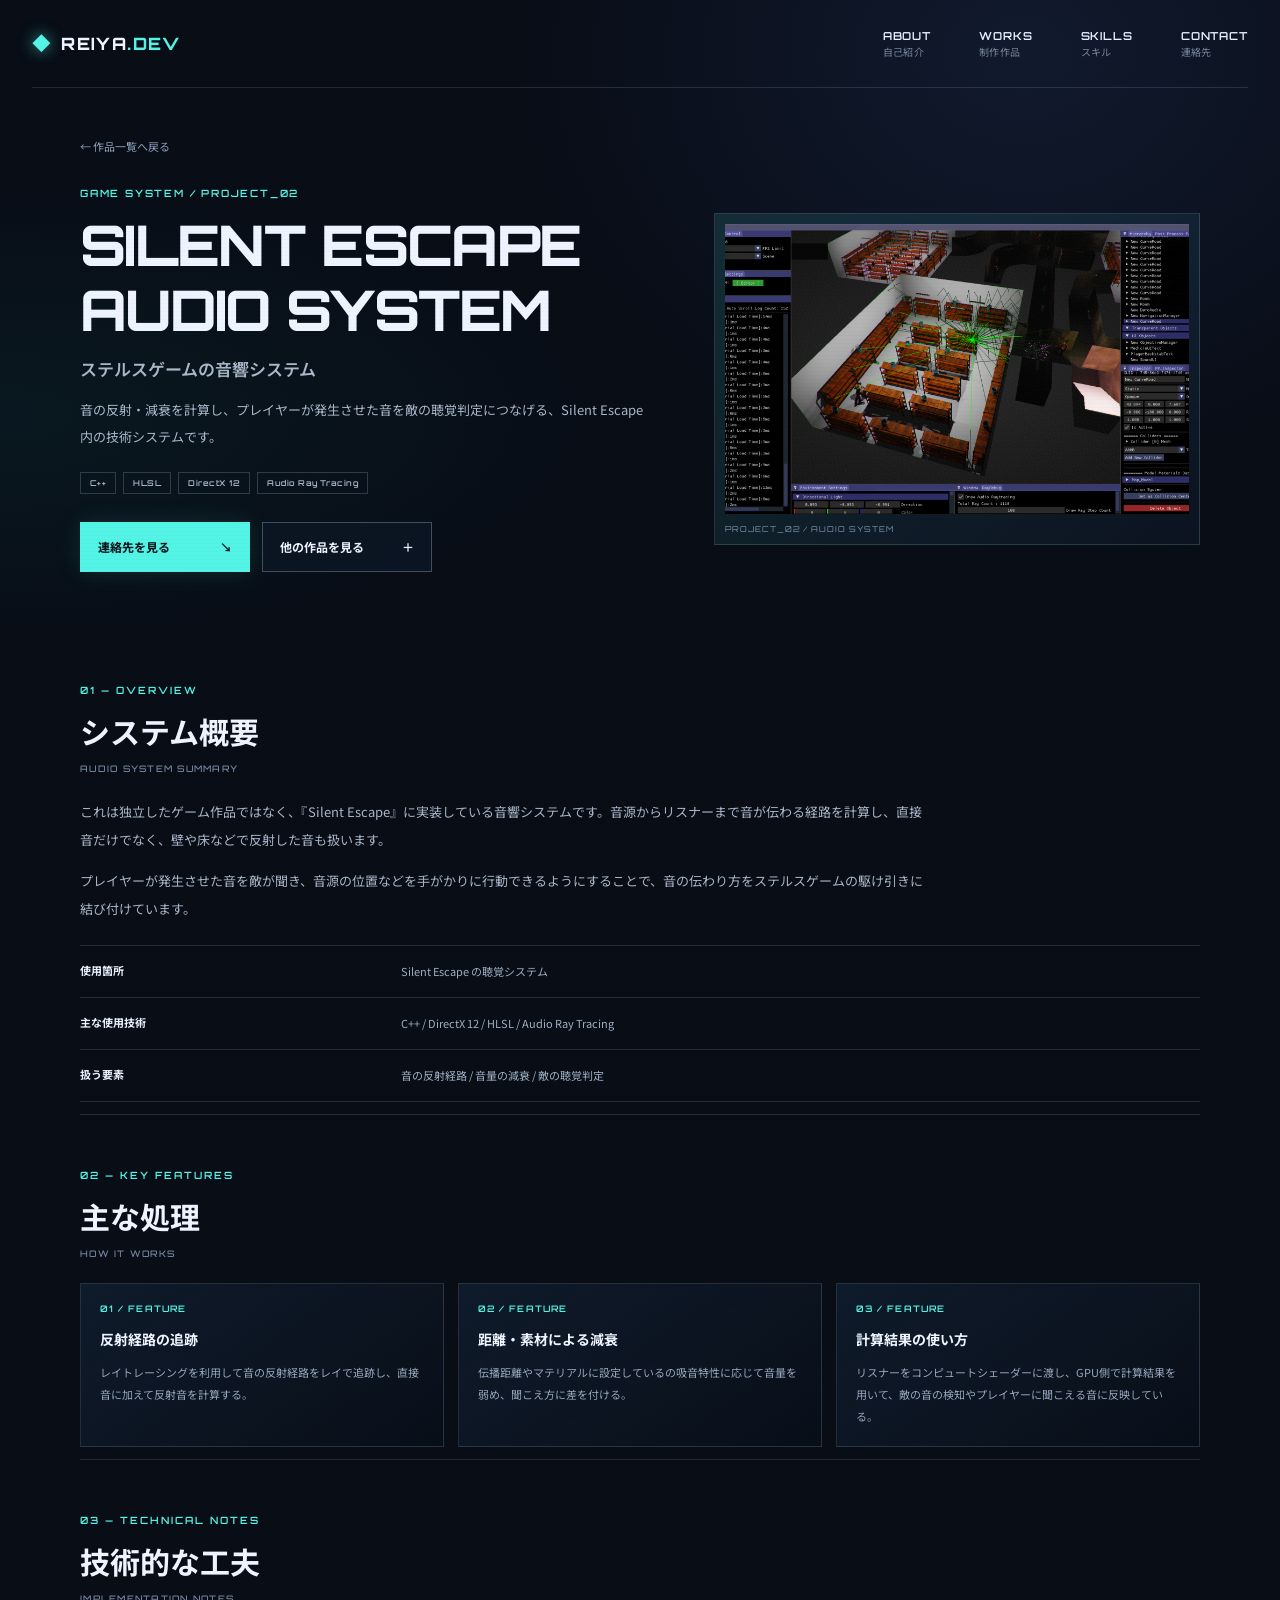
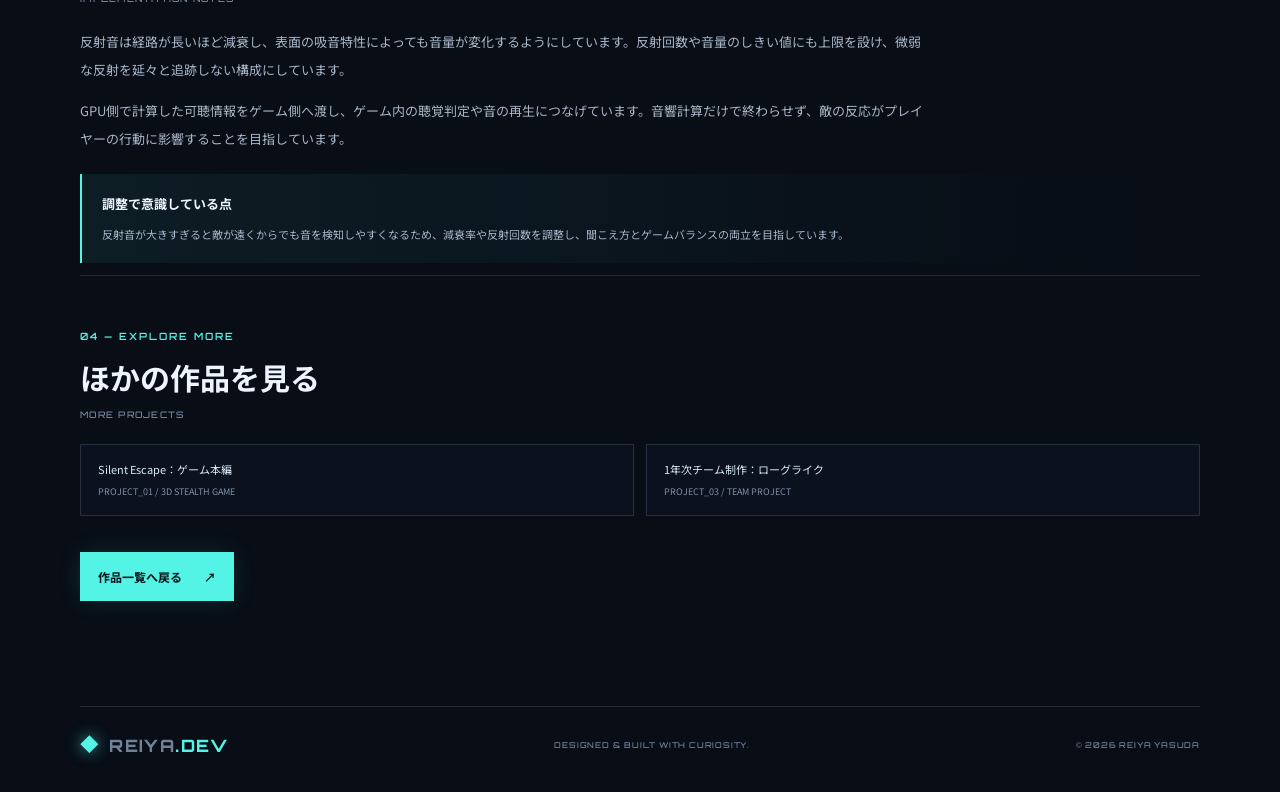
==== works/silent-escape-audio.html @ d09002fe "各専用ページ追加" ====
<!doctype html>
<html lang="ja">
<head>
  <meta charset="utf-8">
  <meta name="viewport" content="width=device-width, initial-scale=1">
  <meta name="theme-color" content="#080d16">
  <meta name="description" content="Silent Escapeに実装している音響レイトレーシングと敵の聴覚システム。">
  <title>SILENT ESCAPE AUDIO SYSTEM // REIYA.DEV</title>
  <link rel="preconnect" href="https://fonts.googleapis.com">
  <link rel="preconnect" href="https://fonts.gstatic.com" crossorigin>
  <link href="https://fonts.googleapis.com/css2?family=Orbitron:wght@500;600;700;800&family=Noto+Sans+JP:wght@400;500;600;700&display=swap" rel="stylesheet">
  <link rel="stylesheet" href="../style.css">
  <link rel="stylesheet" href="detail.css">
  <script src="../script.js" defer></script>
</head>
<body>
  <div class="scanlines" aria-hidden="true"></div>
  <header class="site-header">
    <a class="logo" href="../index.html#top" aria-label="ポートフォリオのトップへ"><span class="logo-mark">◆</span><span>REIYA<span class="accent">.DEV</span></span></a>
    <button class="menu-toggle" type="button" aria-label="メニューを開く" aria-expanded="false" aria-controls="site-nav"><span></span><span></span><span></span></button>
    <nav class="site-nav" id="site-nav" aria-label="メインナビゲーション">
      <a href="../index.html#about">ABOUT <span>自己紹介</span></a>
      <a href="../index.html#works">WORKS <span>制作作品</span></a>
      <a href="../index.html#skills">SKILLS <span>スキル</span></a>
      <a href="../index.html#contact">CONTACT <span>連絡先</span></a>
    </nav>
  </header>
  <main class="detail-main" id="top">
    <section class="detail-hero section-shell">
      <a class="detail-back" href="../index.html#works">← 作品一覧へ戻る</a>
      <div class="detail-hero-grid">
        <div>
          <p class="detail-kicker">GAME SYSTEM / PROJECT_02</p>
          <h1 class="detail-title">SILENT ESCAPE<br>AUDIO SYSTEM<span class="detail-title-ja">ステルスゲームの音響システム</span></h1>
          <p class="detail-lead">音の反射・減衰を計算し、プレイヤーが発生させた音を敵の聴覚判定につなげる、Silent Escape内の技術システムです。</p>
          <ul class="detail-tags"><li>C++</li><li>HLSL</li><li>DirectX 12</li><li>Audio Ray Tracing</li></ul>
          <div class="hero-actions"><a class="button button-primary" href="../index.html#contact">連絡先を見る <span aria-hidden="true">↘</span></a><a class="button button-ghost" href="../index.html#works">他の作品を見る <span aria-hidden="true">＋</span></a></div>
        </div>
        <figure class="detail-hero-image"><img src="../images/SoundRay.png" alt="音響レイトレーシングの可視化画像"><figcaption>PROJECT_02 / AUDIO SYSTEM</figcaption></figure>
      </div>
    </section>
    
    <section class="detail-section section-shell" aria-labelledby="overview-title">
      <div class="detail-section-heading"><p class="section-kicker">01 — OVERVIEW</p><h2 id="overview-title">システム概要<span>AUDIO SYSTEM SUMMARY</span></h2></div>
      <div class="detail-copy"><p>これは独立したゲーム作品ではなく、『Silent Escape』に実装している音響システムです。音源からリスナーまで音が伝わる経路を計算し、直接音だけでなく、壁や床などで反射した音も扱います。</p><p>プレイヤーが発生させた音を敵が聞き、音源の位置などを手がかりに行動できるようにすることで、音の伝わり方をステルスゲームの駆け引きに結び付けています。</p></div>
      <ul class="detail-list" style="margin-top:22px"><li><strong>使用箇所</strong><span>Silent Escape の聴覚システム</span></li><li><strong>主な使用技術</strong><span>C++ / DirectX 12 / HLSL / Audio Ray Tracing</span></li><li><strong>扱う要素</strong><span>音の反射経路 / 音量の減衰 / 敵の聴覚判定</span></li></ul>
    </section>
    <section class="detail-section section-shell" aria-labelledby="features-title">
      <div class="detail-section-heading"><p class="section-kicker">02 — KEY FEATURES</p><h2 id="features-title">主な処理<span>HOW IT WORKS</span></h2></div>
      <div class="detail-info-grid"><article class="detail-info-card"><span class="info-number">01 / FEATURE</span><h3>反射経路の追跡</h3><p>レイトレーシングを利用して音の反射経路をレイで追跡し、直接音に加えて反射音を計算する。</p></article><article class="detail-info-card"><span class="info-number">02 / FEATURE</span><h3>距離・素材による減衰</h3><p>伝播距離やマテリアルに設定しているの吸音特性に応じて音量を弱め、聞こえ方に差を付ける。</p></article><article class="detail-info-card"><span class="info-number">03 / FEATURE</span><h3>計算結果の使い方</h3><p>リスナーをコンピュートシェーダーに渡し、GPU側で計算結果を用いて、敵の音の検知やプレイヤーに聞こえる音に反映している。</p></article></div>
    </section>
    <section class="detail-section section-shell" aria-labelledby="technical-title">
      <div class="detail-section-heading"><p class="section-kicker">03 — TECHNICAL NOTES</p><h2 id="technical-title">技術的な工夫<span>IMPLEMENTATION NOTES</span></h2></div>
      <div class="detail-copy"><p>反射音は経路が長いほど減衰し、表面の吸音特性によっても音量が変化するようにしています。反射回数や音量のしきい値にも上限を設け、微弱な反射を延々と追跡しない構成にしています。</p><p>GPU側で計算した可聴情報をゲーム側へ渡し、ゲーム内の聴覚判定や音の再生につなげています。音響計算だけで終わらせず、敵の反応がプレイヤーの行動に影響することを目指しています。</p></div>
      <div class="detail-callout"><h3>調整で意識している点</h3><p>反射音が大きすぎると敵が遠くからでも音を検知しやすくなるため、減衰率や反射回数を調整し、聞こえ方とゲームバランスの両立を目指しています。</p></div>
    </section>
    <section class="detail-section section-shell" aria-labelledby="next-title">
      <div class="detail-section-heading"><p class="section-kicker">04 — EXPLORE MORE</p><h2 id="next-title">ほかの作品を見る<span>MORE PROJECTS</span></h2></div>
      <div class="detail-next-projects"><a href="silent-escape.html">Silent Escape：ゲーム本編<span>PROJECT_01 / 3D STEALTH GAME</span></a><a href="team-roguelike.html">1年次チーム制作：ローグライク<span>PROJECT_03 / TEAM PROJECT</span></a></div>
      <div class="detail-nav-actions"><a class="button button-primary" href="../index.html#works">作品一覧へ戻る <span aria-hidden="true">↗</span></a></div>
    </section>
  </main>
  <footer class="site-footer section-shell detail-footer"><a class="logo" href="../index.html#top"><span class="logo-mark">◆</span><span>REIYA<span class="accent">.DEV</span></span></a><p>DESIGNED & BUILT WITH CURIOSITY.</p><span>© <span id="current-year">2026</span> REIYA YASUDA</span></footer>
  <button class="back-to-top" type="button" aria-label="ページ上部へ戻る">↑</button>
</body>
</html>
---- style.css ----
:root {
  --bg: #080d16;
  --panel: #0d1522;
  --panel-light: #111e2e;
  --text: #edf4ff;
  --muted: #9aa8bb;
  --line: rgba(153, 181, 211, .18);
  --cyan: #53f3e6;
  --blue: #6c87ff;
  --purple: #aa83ff;
  --font-display: 'Orbitron', sans-serif;
  --font-body: 'Noto Sans JP', sans-serif;
}

* { box-sizing: border-box; }
html { scroll-behavior: smooth; scroll-padding-top: 90px; }
body { margin: 0; background: var(--bg); color: var(--text); font-family: var(--font-body); line-height: 1.8; overflow-x: hidden; }
body::before { content: ''; position: fixed; inset: 0; z-index: -2; pointer-events: none; background: radial-gradient(ellipse at 80% 6%, rgba(75, 102, 190, .14), transparent 36%), radial-gradient(ellipse at 0% 46%, rgba(31, 205, 201, .06), transparent 34%), #080d16; }
a { color: inherit; text-decoration: none; }
button { font: inherit; }
::selection { color: #071019; background: var(--cyan); }
.scanlines { position: fixed; inset: 0; z-index: 5; pointer-events: none; opacity: .12; background: repeating-linear-gradient(to bottom, transparent 0 3px, rgba(0, 0, 0, .22) 4px); }
.site-header { width: min(1240px, calc(100% - 64px)); height: 88px; display: flex; align-items: center; justify-content: space-between; margin: 0 auto; border-bottom: 1px solid var(--line); position: relative; z-index: 10; }
.logo { display: inline-flex; align-items: center; gap: 10px; font: 800 17px var(--font-display); letter-spacing: .08em; white-space: nowrap; }
.logo-mark { color: var(--cyan); font-size: 18px; text-shadow: 0 0 15px rgba(83, 243, 230, .65); }
.accent { color: var(--cyan); }
.site-nav { display: flex; align-items: center; gap: clamp(20px, 4vw, 48px); }
.site-nav a { font: 600 11px var(--font-display); letter-spacing: .08em; color: #e8f2ff; transition: color .2s ease; }
.site-nav a span { display: block; color: #77869b; font: 400 10px var(--font-body); letter-spacing: .03em; margin-top: 1px; }
.site-nav a:hover, .site-nav a:focus-visible { color: var(--cyan); }
.menu-toggle { display: none; }
.section-shell { width: min(1120px, calc(100% - 64px)); margin-inline: auto; }
.hero { min-height: 650px; padding-top: 78px; padding-bottom: 85px; display: grid; grid-template-columns: 1.08fr .92fr; align-items: center; gap: 44px; position: relative; }
.hero-grid, .contact-grid { position: absolute; inset: 0; pointer-events: none; opacity: .3; background-image: linear-gradient(rgba(87, 126, 166, .09) 1px, transparent 1px), linear-gradient(90deg, rgba(87, 126, 166, .09) 1px, transparent 1px); background-size: 46px 46px; mask-image: linear-gradient(90deg, black, transparent 78%); }
.hero-copy { position: relative; z-index: 1; }
.eyebrow, .section-kicker { margin: 0 0 18px; font: 600 10px var(--font-display); color: var(--cyan); letter-spacing: .2em; }
.status-dot { width: 7px; height: 7px; display: inline-block; border-radius: 50%; background: var(--cyan); box-shadow: 0 0 12px rgba(83, 243, 230, .7); margin-right: 8px; }
h1, h2, h3, p { margin-top: 0; }
h1 { margin-bottom: 25px; font: 800 clamp(42px, 5.7vw, 75px)/1.12 var(--font-display); letter-spacing: -.045em; }
.gradient-text { color: var(--cyan); background: linear-gradient(95deg, var(--cyan), #8ca0ff 58%, #c18dff); background-clip: text; -webkit-background-clip: text; -webkit-text-fill-color: transparent; }
.title-period { color: var(--cyan); }
.hero-lead { margin-bottom: 10px; font-size: clamp(15px, 1.65vw, 19px); font-weight: 700; letter-spacing: .02em; }
.hero-description { max-width: 490px; color: var(--muted); font-size: 13px; line-height: 2; }
.hero-actions { display: flex; flex-wrap: wrap; gap: 12px; margin-top: 28px; }
.button { display: inline-flex; gap: 22px; align-items: center; justify-content: space-between; padding: 13px 17px; min-width: 170px; border: 1px solid transparent; font-size: 12px; font-weight: 700; transition: transform .2s ease, box-shadow .2s ease, background .2s ease; }
.button:hover { transform: translateY(-3px); }
.button-primary { color: #061318; background: var(--cyan); box-shadow: 0 0 25px rgba(83, 243, 230, .12); }
.button-primary:hover { box-shadow: 0 0 28px rgba(83, 243, 230, .32); }
.button-ghost { border-color: rgba(162, 187, 215, .35); color: var(--text); background: rgba(14, 25, 40, .65); }
.hero-meta { display: flex; flex-wrap: wrap; gap: 32px; margin-top: 43px; }
.hero-meta div { display: flex; flex-direction: column; gap: 5px; }
.meta-label { font: 600 9px var(--font-display); letter-spacing: .15em; color: #72849c; }
.hero-meta strong { font: 600 10px var(--font-display); letter-spacing: .035em; }
.hero-visual { min-height: 395px; position: relative; display: grid; place-items: center; }
.visual-frame { position: absolute; width: 82%; height: 85%; border: 1px solid rgba(83, 243, 230, .4); }
.frame-back { transform: translate(17px, -17px); opacity: .5; }
.frame-front { overflow: hidden; background: #0b1a2a; box-shadow: 0 22px 70px rgba(0, 0, 0, .4); }
.frame-front::after { content: ''; position: absolute; inset: 0; pointer-events: none; background: linear-gradient(135deg, rgba(83, 243, 230, .09), transparent 45%, rgba(108, 135, 255, .2)); border: 1px solid rgba(215, 255, 255, .15); }
.frame-front img { display: block; width: 100%; height: 100%; min-height: 330px; object-fit: cover; opacity: .85; }
.hud { position: absolute; z-index: 1; left: 16px; right: 16px; display: flex; justify-content: space-between; font: 600 8px var(--font-display); letter-spacing: .13em; color: var(--cyan); }
.hud-top { top: 15px; }.hud-bottom { bottom: 15px; color: #c4d0df; }
.hud-bars { display: flex; gap: 3px; align-items: center; }.hud-bars i { display: block; width: 4px; height: 13px; background: var(--cyan); }.hud-bars i:nth-child(2) { height: 8px; opacity: .8; }.hud-bars i:nth-child(3) { height: 11px; opacity: .65; }.hud-bars i:nth-child(4) { height: 6px; opacity: .45; }
.crosshair { position: absolute; z-index: 1; width: 42px; height: 42px; border: 1px solid rgba(83, 243, 230, .55); border-radius: 50%; left: 50%; top: 48%; transform: translate(-50%, -50%); }
.crosshair::before, .crosshair::after { content: ''; position: absolute; background: rgba(83, 243, 230, .65); }.crosshair::before { width: 1px; height: 58px; left: 50%; top: -9px; }.crosshair::after { height: 1px; width: 58px; top: 50%; left: -9px; }
.crosshair i { position: absolute; width: 5px; height: 5px; left: 50%; top: 50%; transform: translate(-50%, -50%); background: var(--cyan); border-radius: 50%; }
.floating-tag { position: absolute; z-index: 2; font: 700 10px var(--font-display); letter-spacing: .1em; background: #111d2d; border: 1px solid rgba(83, 243, 230, .38); padding: 10px 13px; box-shadow: 0 10px 30px #05090f; }
.tag-top { top: 25px; right: -4px; }.tag-top span { color: var(--cyan); margin-left: 7px; }.tag-bottom { bottom: 32px; left: -10px; font-size: 8px; color: #d8e5f5; }.tag-bottom .status-dot { width: 6px; height: 6px; margin-right: 6px; }
.visual-index { position: absolute; bottom: -11px; right: 8%; color: #677993; font: 10px var(--font-display); letter-spacing: .15em; }
.scroll-cue { position: absolute; left: 0; bottom: 25px; display: inline-flex; align-items: center; gap: 12px; color: #8796aa; font: 9px var(--font-display); letter-spacing: .16em; }
.scroll-line { height: 1px; width: 37px; background: var(--cyan); }
.section { padding-top: 64px; padding-bottom: 22px; }
.section-heading { margin-bottom: 38px; }
.section-heading h2 { margin: 0; font-size: clamp(26px, 3vw, 34px); line-height: 1.4; letter-spacing: .02em; }
.heading-en { display: inline-block; margin-left: 17px; color: #6b7c92; font: 500 10px var(--font-display); letter-spacing: .13em; vertical-align: middle; }
.about-layout { display: grid; grid-template-columns: .72fr 1.28fr; align-items: center; gap: clamp(35px, 7vw, 90px); }
.about-image-wrap { position: relative; max-width: 350px; padding: 12px; background: linear-gradient(135deg, rgba(83, 243, 230, .13), rgba(108, 135, 255, .04)); border: 1px solid var(--line); }
.about-image-wrap img { width: 100%; display: block; aspect-ratio: 4/5; object-fit: cover; background: var(--panel); }
.image-corner { position: absolute; width: 22px; height: 22px; border-color: var(--cyan); border-style: solid; }.corner-tl { top: -4px; left: -4px; border-width: 1px 0 0 1px; }.corner-br { bottom: -4px; right: -4px; border-width: 0 1px 1px 0; }
.image-caption { display: block; padding: 10px 2px 0; color: #8496ad; font: 9px var(--font-display); letter-spacing: .13em; }
.about-name { margin-bottom: 4px; font-size: 22px; font-weight: 700; }.about-name span { margin-left: 10px; color: #8294ac; font: 500 10px var(--font-display); letter-spacing: .08em; }
.about-role { margin-bottom: 22px; color: var(--cyan); font: 600 9px var(--font-display); letter-spacing: .1em; }
.about-content > p:not(.about-name):not(.about-role) { color: #a6b3c5; font-size: 13px; line-height: 2.1; }
.about-facts { margin-top: 26px; border-top: 1px solid var(--line); }.about-facts div { display: grid; grid-template-columns: 115px 1fr; gap: 14px; padding: 12px 0; border-bottom: 1px solid var(--line); }.about-facts span { color: #71839b; font: 600 9px var(--font-display); letter-spacing: .1em; }.about-facts strong { font-size: 11px; font-weight: 500; }
.works-section { padding-top: 64px; }.heading-row { display: flex; justify-content: space-between; align-items: end; gap: 24px; }.heading-note { margin-bottom: 3px; font-size: 11px; color: var(--muted); line-height: 1.9; }
.works-grid { display: grid; grid-template-columns: repeat(2, minmax(0, 1fr)); gap: 25px; }.work-card { background: linear-gradient(150deg, rgba(18, 31, 48, .94), rgba(10, 17, 29, .98)); border: 1px solid var(--line); transition: transform .25s ease, border-color .25s ease; min-width: 0; }.work-card:hover { transform: translateY(-5px); border-color: rgba(83, 243, 230, .5); }.work-card-featured { grid-column: span 2; display: grid; grid-template-columns: 1.08fr .92fr; }
.work-image { position: relative; display: block; min-height: 215px; overflow: hidden; background: #101c2c; }.work-card-featured .work-image { min-height: 300px; }.work-image img { display: block; width: 100%; height: 100%; min-height: inherit; object-fit: cover; transition: transform .5s ease, filter .3s ease; }.work-card:hover .work-image img { transform: scale(1.035); filter: saturate(1.15); }.work-image::after { content: ''; position: absolute; inset: 0; background: linear-gradient(0deg, rgba(5, 10, 18, .7), transparent 45%); pointer-events: none; }.work-number { position: absolute; z-index: 1; top: 15px; left: 15px; background: rgba(7, 13, 22, .76); border: 1px solid rgba(83, 243, 230, .4); padding: 5px 8px; color: var(--cyan); font: 600 8px var(--font-display); letter-spacing: .12em; }.work-open { position: absolute; z-index: 1; right: 16px; bottom: 13px; color: var(--cyan); font-size: 20px; }.work-info { padding: 21px 22px 15px; display: flex; flex-direction: column; min-width: 0; }.work-card-featured .work-info { padding: 27px 27px 18px; justify-content: center; }.work-tags { display: flex; flex-wrap: wrap; gap: 6px; margin-bottom: 13px; }.work-tags span { border: 1px solid rgba(144, 167, 194, .25); padding: 3px 7px; color: #9caec4; font: 600 8px var(--font-display); letter-spacing: .06em; }.work-info h3 { margin-bottom: 12px; font: 700 17px var(--font-display); letter-spacing: .03em; }.work-info h3 span { display: block; margin-top: 7px; color: #a7b4c7; font: 500 11px var(--font-body); letter-spacing: 0; }.work-info p { margin-bottom: 22px; color: #9caabe; font-size: 11px; line-height: 2; }.work-footer { display: flex; justify-content: space-between; gap: 10px; margin-top: auto; padding-top: 12px; border-top: 1px solid var(--line); color: #687c95; font: 500 8px var(--font-display); letter-spacing: .07em; }.section-footnote { margin-top: 20px; color: #71829a; font-size: 10px; }.section-footnote span { color: var(--cyan); }
.skills-section { padding-top: 64px; }.skills-layout { display: grid; grid-template-columns: .68fr 1.32fr; gap: clamp(35px, 7vw, 85px); }.skills-intro { align-self: start; min-height: 220px; position: relative; padding: 23px 20px; border-left: 1px solid rgba(83, 243, 230, .5); background: linear-gradient(90deg, rgba(83, 243, 230, .055), transparent); }.big-bracket { display: block; color: var(--cyan); font: 700 37px var(--font-display); }.skills-intro h3 { margin: 8px 0 13px; font: 700 22px/1.35 var(--font-display); }.skills-intro p { color: var(--muted); font-size: 11px; line-height: 2; }.skill-item { padding: 0 0 19px; margin-bottom: 18px; border-bottom: 1px solid var(--line); }.skill-top { display: flex; align-items: center; justify-content: space-between; gap: 10px; }.skill-top > div { display: flex; align-items: center; gap: 13px; }.skill-code { color: var(--cyan); font: 600 9px var(--font-display); }.skill-top h3 { margin: 0; font: 600 17px var(--font-display); }.skill-type { color: #71849b; font: 600 8px var(--font-display); letter-spacing: .1em; }.skill-item p { margin: 10px 0 13px; color: #97a6b9; font-size: 11px; }.skill-meter { height: 3px; background: #1d2a3b; overflow: hidden; }.skill-meter span { width: var(--level); height: 100%; display: block; background: linear-gradient(90deg, var(--cyan), #8295ff); box-shadow: 0 0 12px rgba(83, 243, 230, .45); transform-origin: left; animation: meter-in 1s ease both; }.skill-disclaimer { color: #71829a; font-size: 10px; }
.contact-section { padding-top: 64px; padding-bottom: 64px; }.contact-panel { position: relative; overflow: hidden; padding: clamp(34px, 6vw, 73px); border: 1px solid rgba(83, 243, 230, .3); background: radial-gradient(ellipse at 82% 30%, rgba(85, 107, 203, .2), transparent 45%), linear-gradient(130deg, #101d2d, #0b111d 75%); }.contact-grid { opacity: .4; mask-image: linear-gradient(90deg, transparent, black); }.contact-panel > *:not(.contact-grid) { position: relative; z-index: 1; }.contact-panel h2 { margin-bottom: 20px; font: 800 clamp(37px, 6vw, 70px)/1.12 var(--font-display); letter-spacing: -.03em; }.contact-panel > p:not(.section-kicker):not(.contact-placeholder) { color: #aab8ca; font-size: 12px; line-height: 2; }.contact-email-card { width: min(100%, 590px); margin-top: 24px; padding: 16px; border: 1px solid rgba(83, 243, 230, .25); background: rgba(4, 11, 20, .45); }.contact-email-label { margin: 0 0 10px; color: var(--cyan); font: 600 9px var(--font-display); letter-spacing: .14em; }.contact-email-row { display: flex; flex-wrap: wrap; align-items: center; justify-content: space-between; gap: 12px; }.contact-email-address { min-width: 0; color: #edf4ff; font: 500 13px/1.7 ui-monospace, SFMono-Regular, Consolas, monospace; overflow-wrap: anywhere; }.contact-copy-button { min-width: 0; flex-shrink: 0; padding: 10px 12px; gap: 12px; cursor: pointer; }.contact-copy-button:focus-visible, .contact-button:focus-visible { outline: 2px solid var(--cyan); outline-offset: 3px; }.contact-copy-status { margin: 10px 0 0; color: #8294ac; font-size: 10px; line-height: 1.8; }.contact-copy-status.is-success { color: var(--cyan); }.contact-copy-status.is-error { color: #ffb1a6; }.contact-actions { display: flex; flex-wrap: wrap; gap: 12px; margin-top: 14px; }.contact-button { margin-top: 0; }.contact-placeholder { margin: 12px 0 0; color: #71839a; font-size: 9px; }.contact-side-label { position: absolute !important; right: 30px; bottom: 28px; color: #6e849e; font: 600 8px var(--font-display); letter-spacing: .14em; writing-mode: vertical-rl; }
.site-footer { display: flex; flex-wrap: wrap; justify-content: space-between; align-items: center; gap: 18px; padding-top: 26px; padding-bottom: 35px; border-top: 1px solid var(--line); color: #718198; font: 500 8px var(--font-display); letter-spacing: .1em; }.site-footer p { margin: 0; }.site-footer > span { white-space: nowrap; }.back-to-top { position: fixed; z-index: 8; right: 22px; bottom: 22px; width: 42px; height: 42px; color: var(--cyan); background: rgba(9, 17, 29, .92); border: 1px solid rgba(83, 243, 230, .42); cursor: pointer; opacity: 0; pointer-events: none; transform: translateY(8px); transition: opacity .2s, transform .2s; }.back-to-top.is-visible { opacity: 1; pointer-events: auto; transform: translateY(0); }
@keyframes meter-in { from { transform: scaleX(0); } to { transform: scaleX(1); } }
@media (max-width: 900px) {
  .hero { gap: 25px; grid-template-columns: 1fr  .85fr; }.hero-visual { min-height: 345px; }.visual-frame { width: 90%; height: 80%; }.hero-meta { gap: 20px; }.hero-meta strong { font-size: 8px; }
  .about-layout { gap: 35px; }.work-card-featured .work-image { min-height: 270px; }.work-card-featured .work-info { padding: 20px; }
}
@media (max-width: 700px) {
  html { scroll-padding-top: 72px; }.site-header { width: calc(100% - 36px); height: 70px; }.section-shell { width: calc(100% - 36px); }
  .menu-toggle { width: 42px; height: 42px; padding: 11px 8px; display: flex; flex-direction: column; justify-content: center; gap: 5px; background: transparent; border: 1px solid var(--line); cursor: pointer; }.menu-toggle span { display: block; width: 100%; height: 1px; background: var(--cyan); transition: transform .2s, opacity .2s; }.menu-toggle[aria-expanded="true"] span:first-child { transform: translateY(6px) rotate(45deg); }.menu-toggle[aria-expanded="true"] span:nth-child(2) { opacity: 0; }.menu-toggle[aria-expanded="true"] span:last-child { transform: translateY(-6px) rotate(-45deg); }
  .site-nav { position: absolute; left: -18px; right: -18px; top: 69px; display: flex; flex-direction: column; align-items: stretch; gap: 0; padding: 8px 18px 16px; background: rgba(8, 13, 22, .98); border-bottom: 1px solid var(--line); opacity: 0; visibility: hidden; transform: translateY(-8px); transition: opacity .2s, transform .2s, visibility .2s; }.site-nav.is-open { opacity: 1; visibility: visible; transform: translateY(0); }.site-nav a { padding: 12px 4px; border-bottom: 1px solid rgba(153, 181, 211, .1); }.site-nav a span { display: inline; margin-left: 9px; }
  .hero { grid-template-columns: 1fr; padding-top: 61px; padding-bottom: 76px; gap: 28px; }.hero-grid { mask-image: linear-gradient(180deg, black, transparent); }.eyebrow { font-size: 9px; }h1 { font-size: clamp(41px, 12vw, 62px); }.hero-description { font-size: 12px; }.hero-visual { min-height: 300px; width: min(100%, 470px); justify-self: center; margin: 5px 0 10px; }.frame-front img { min-height: 270px; }.floating-tag.tag-top { right: 0; }.tag-bottom { left: 0; }.scroll-cue { bottom: 22px; }
  .section, .works-section, .skills-section { padding-top: 44px; padding-bottom: 20px; }.section-heading { margin-bottom: 28px; }.heading-en { display: block; margin: 7px 0 0; }.about-layout { grid-template-columns: 1fr; gap: 27px; }.about-image-wrap { width: min(78%, 300px); justify-self: center; }.about-content > p:not(.about-name):not(.about-role) { font-size: 12px; }.about-name { font-size: 20px; }.about-facts div { grid-template-columns: 95px 1fr; }
  .heading-row { display: block; }.heading-note { margin-top: 14px; }.works-grid { grid-template-columns: 1fr; gap: 18px; }.work-card-featured { grid-column: auto; display: block; }.work-card-featured .work-image { min-height: 230px; }.work-image { min-height: 210px; }.work-card-featured .work-info { padding: 21px 20px 15px; }.work-info h3 { font-size: 15px; }
  .skills-layout { grid-template-columns: 1fr; gap: 30px; }.skills-intro { min-height: auto; }.skills-intro h3 br { display: none; }.skill-top h3 { font-size: 15px; }.skill-type { font-size: 7px; }
  .contact-section { padding-top: 44px; padding-bottom: 48px; }.contact-panel { padding: 30px 22px 40px; }.contact-panel h2 { font-size: clamp(35px, 10vw, 55px); }.contact-email-card { padding: 13px; }.contact-email-row { align-items: stretch; flex-direction: column; }.contact-copy-button { align-self: flex-start; }.contact-actions .contact-button { width: 100%; }.contact-side-label { right: 12px; bottom: 13px; }.site-footer { justify-content: center; text-align: center; flex-direction: column; gap: 9px; padding-bottom: 25px; }.site-footer p { order: 3; }.back-to-top { right: 13px; bottom: 13px; }
}
@media (prefers-reduced-motion: reduce) { *, *::before, *::after { scroll-behavior: auto !important; animation-duration: .01ms !important; animation-iteration-count: 1 !important; transition-duration: .01ms !important; } }

/* Links to each work's dedicated page */
.work-details-link { display: flex; align-items: center; justify-content: space-between; gap: 12px; margin-top: 14px; padding-top: 12px; border-top: 1px solid var(--line); color: var(--cyan); font-size: 11px; font-weight: 700; }
.work-details-link span { display: inline-block; transition: transform .2s ease; }
.work-details-link:hover span { transform: translateX(4px); }
.work-details-link:focus-visible { outline: 2px solid var(--cyan); outline-offset: 4px; }
---- works/detail.css ----
/* Detail pages share the portfolio's global style.css. */
.detail-main { padding-bottom: 70px; }
.detail-hero { padding-top: 42px; padding-bottom: 58px; }
.detail-back { display: inline-flex; align-items: center; gap: 10px; color: #8ea2bb; font-size: 11px; margin-bottom: 30px; transition: color .2s; }
.detail-back:hover { color: var(--cyan); }
.detail-hero-grid { display: grid; grid-template-columns: minmax(0, 1fr) minmax(280px, .85fr); gap: clamp(28px, 5vw, 62px); align-items: center; }
.detail-kicker { margin: 0 0 14px; color: var(--cyan); font: 600 10px var(--font-display); letter-spacing: .18em; }
.detail-title { margin: 0 0 14px; font: 800 clamp(32px, 5vw, 56px)/1.16 var(--font-display); letter-spacing: -.03em; overflow-wrap: anywhere; }
.detail-title-ja { display: block; margin-top: 12px; color: #a9b7c9; font: 600 17px/1.6 var(--font-body); letter-spacing: 0; }
.detail-lead { max-width: 620px; margin: 0; color: #a8b7c9; font-size: 13px; line-height: 2.1; }
.detail-tags { display: flex; flex-wrap: wrap; gap: 7px; margin: 22px 0 0; padding: 0; list-style: none; }
.detail-tags li { border: 1px solid rgba(144,167,194,.28); padding: 5px 9px; color: #a7b6ca; font: 600 8px var(--font-display); letter-spacing: .06em; }
.detail-hero-image { position: relative; margin: 0; min-width: 0; padding: 10px; background: linear-gradient(135deg, rgba(83,243,230,.13), rgba(108,135,255,.05)); border: 1px solid var(--line); }
.detail-hero-image img { display: block; width: 100%; aspect-ratio: 16/10; object-fit: cover; background: #0d1623; }
.detail-hero-image figcaption { margin-top: 10px; color: #7e93ad; font: 8px var(--font-display); letter-spacing: .12em; }
.detail-section { padding-top: 54px; }
.detail-section + .detail-section { margin-top: 12px; border-top: 1px solid var(--line); }
.detail-section-heading { margin-bottom: 24px; }
.detail-section-heading .section-kicker { margin-bottom: 8px; }
.detail-section-heading h2 { margin: 0; font-size: clamp(22px, 3vw, 30px); }
.detail-section-heading h2 span { display: block; margin-top: 5px; color: #74869f; font: 500 9px var(--font-display); letter-spacing: .14em; }
.detail-copy { max-width: 850px; color: #a8b5c7; font-size: 13px; line-height: 2.15; }
.detail-copy p:last-child { margin-bottom: 0; }
.detail-info-grid { display: grid; grid-template-columns: repeat(3, minmax(0, 1fr)); gap: 14px; margin-top: 24px; }
.detail-info-card { min-width: 0; padding: 19px; border: 1px solid var(--line); background: linear-gradient(145deg, rgba(16,29,45,.9), rgba(9,15,25,.8)); }
.detail-info-card .info-number { display: block; margin-bottom: 13px; color: var(--cyan); font: 600 9px var(--font-display); letter-spacing: .12em; }
.detail-info-card h3 { margin: 0 0 9px; font-size: 14px; }
.detail-info-card p { margin: 0; color: #95a6bc; font-size: 11px; line-height: 2; }
.detail-split { display: grid; grid-template-columns: minmax(0, 1fr) minmax(0, .8fr); gap: 30px; align-items: start; }
.detail-visual-note { margin: 0; padding: 10px; border: 1px solid var(--line); background: rgba(12,22,36,.8); }
.detail-visual-note img { display: block; width: 100%; height: auto; }
.detail-visual-note figcaption { color: #7489a2; font-size: 9px; line-height: 1.8; padding: 10px 4px 2px; }
.detail-list { display: grid; gap: 0; margin: 0; padding: 0; list-style: none; border-top: 1px solid var(--line); }
.detail-list li { display: grid; grid-template-columns: minmax(120px, .38fr) minmax(0, 1fr); gap: 18px; padding: 15px 0; border-bottom: 1px solid var(--line); }
.detail-list strong { color: #e6effb; font-size: 11px; }
.detail-list span { color: #9eafc3; font-size: 11px; line-height: 1.9; }
.detail-note { color: #7e91a9; font-size: 10px; line-height: 1.9; }
.detail-callout { margin-top: 22px; padding: 18px 20px; border-left: 2px solid var(--cyan); background: linear-gradient(90deg, rgba(83,243,230,.07), transparent); }
.detail-callout h3 { margin: 0 0 7px; font-size: 13px; }
.detail-callout p { margin: 0; color: #a6b5c8; font-size: 11px; line-height: 2; }
.detail-nav-actions { display: flex; flex-wrap: wrap; gap: 12px; padding-top: 36px; }
.detail-nav-actions .button { min-width: 0; }
.detail-next-projects { display: grid; grid-template-columns: repeat(2, minmax(0, 1fr)); gap: 12px; margin-top: 24px; }
.detail-next-projects a { display: block; padding: 15px 17px; border: 1px solid var(--line); background: rgba(13,21,34,.75); color: #dce9f8; font-size: 11px; transition: border-color .2s, color .2s; }
.detail-next-projects a:hover { border-color: rgba(83,243,230,.5); color: var(--cyan); }
.detail-next-projects span { display: block; margin-top: 4px; color: #7f91a8; font-size: 9px; }
.detail-footer { margin-top: 35px; }
@media (max-width: 800px) { .detail-hero-grid, .detail-split { grid-template-columns: 1fr; }.detail-hero-image { max-width: 680px; }.detail-info-grid { grid-template-columns: 1fr; }.detail-info-card { padding: 16px; }.detail-section { padding-top: 42px; } }
@media (max-width: 700px) { .detail-hero { padding-top: 28px; padding-bottom: 32px; }.detail-back { margin-bottom: 22px; }.detail-title { font-size: clamp(29px, 9vw, 43px); }.detail-title-ja { font-size: 15px; }.detail-lead { font-size: 12px; }.detail-list li { grid-template-columns: 1fr; gap: 4px; }.detail-next-projects { grid-template-columns: 1fr; }.detail-nav-actions { display: grid; }.detail-nav-actions .button { width: 100%; } }
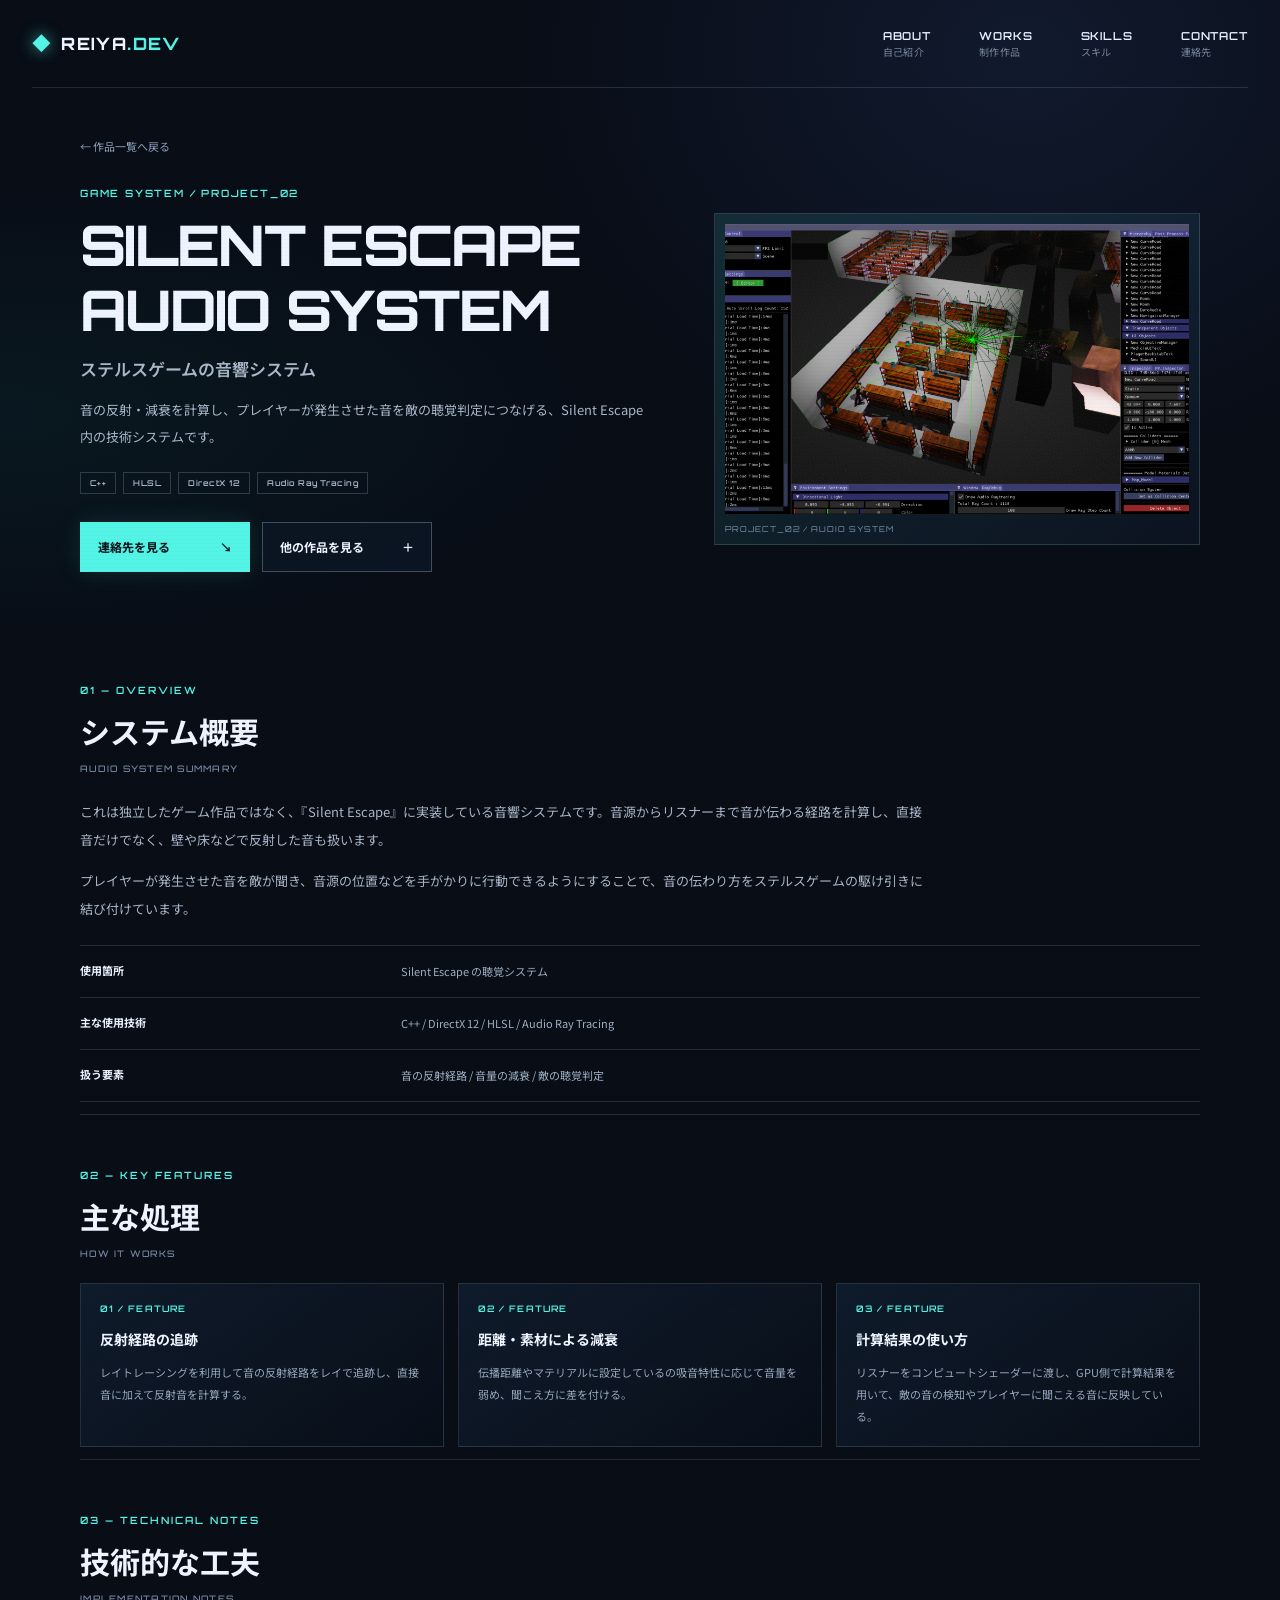
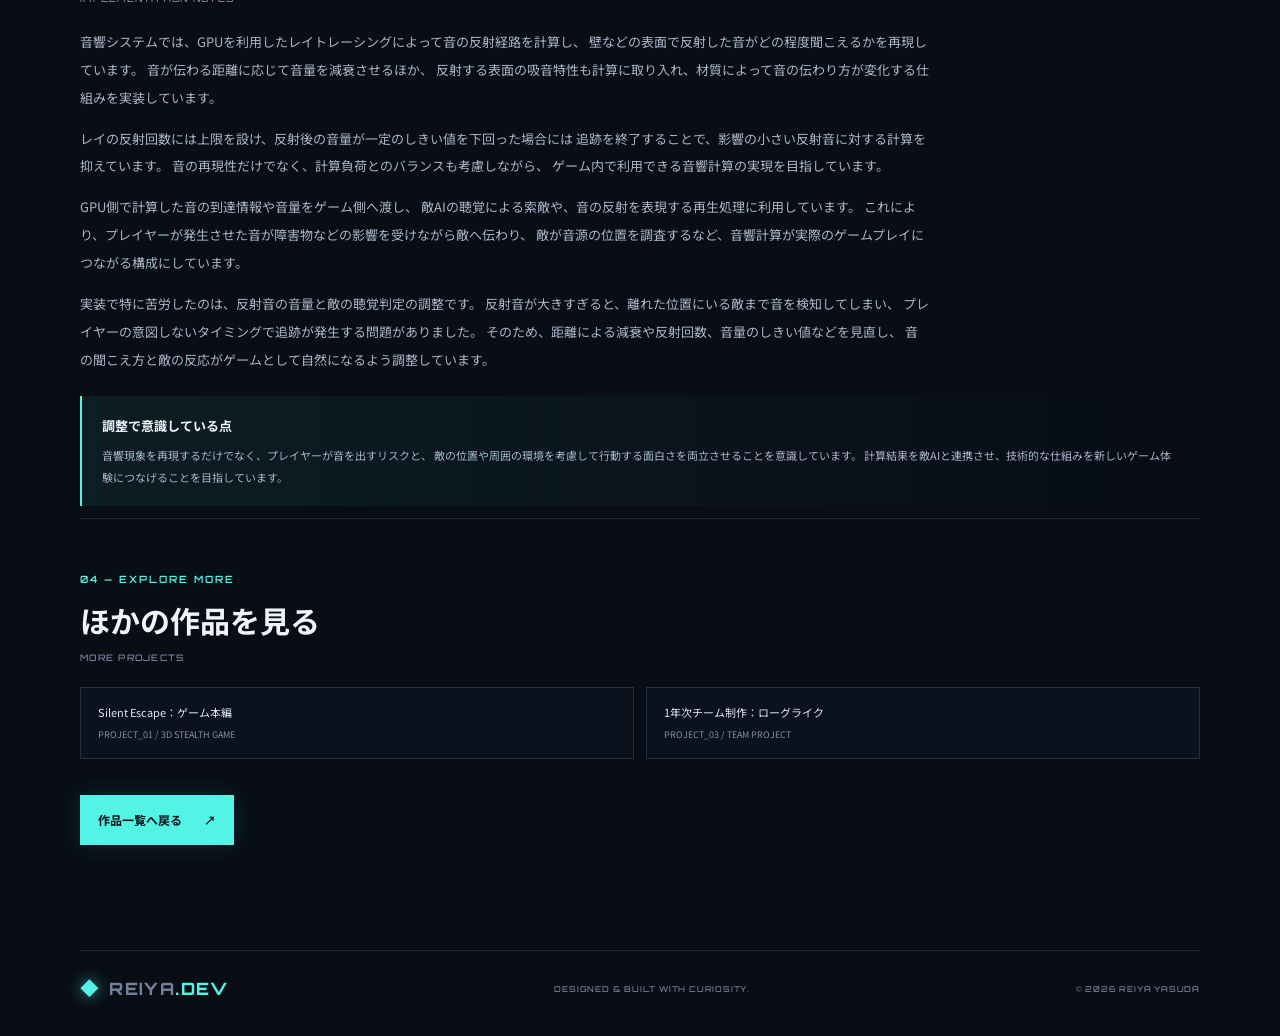
==== commit a0b22cf5: "細かい文章調整" ====
--- a/works/silent-escape-audio.html
+++ b/works/silent-escape-audio.html
@@ -51,8 +51,39 @@
     </section>
     <section class="detail-section section-shell" aria-labelledby="technical-title">
       <div class="detail-section-heading"><p class="section-kicker">03 — TECHNICAL NOTES</p><h2 id="technical-title">技術的な工夫<span>IMPLEMENTATION NOTES</span></h2></div>
-      <div class="detail-copy"><p>反射音は経路が長いほど減衰し、表面の吸音特性によっても音量が変化するようにしています。反射回数や音量のしきい値にも上限を設け、微弱な反射を延々と追跡しない構成にしています。</p><p>GPU側で計算した可聴情報をゲーム側へ渡し、ゲーム内の聴覚判定や音の再生につなげています。音響計算だけで終わらせず、敵の反応がプレイヤーの行動に影響することを目指しています。</p></div>
-      <div class="detail-callout"><h3>調整で意識している点</h3><p>反射音が大きすぎると敵が遠くからでも音を検知しやすくなるため、減衰率や反射回数を調整し、聞こえ方とゲームバランスの両立を目指しています。</p></div>
+      <div class="detail-copy"><p>
+      音響システムでは、GPUを利用したレイトレーシングによって音の反射経路を計算し、
+      壁などの表面で反射した音がどの程度聞こえるかを再現しています。
+      音が伝わる距離に応じて音量を減衰させるほか、
+      反射する表面の吸音特性も計算に取り入れ、材質によって音の伝わり方が変化する仕組みを実装しています。
+    </p>
+
+    <p>
+      レイの反射回数には上限を設け、反射後の音量が一定のしきい値を下回った場合には
+      追跡を終了することで、影響の小さい反射音に対する計算を抑えています。
+      音の再現性だけでなく、計算負荷とのバランスも考慮しながら、
+      ゲーム内で利用できる音響計算の実現を目指しています。
+    </p>
+
+    <p>
+      GPU側で計算した音の到達情報や音量をゲーム側へ渡し、
+      敵AIの聴覚による索敵や、音の反射を表現する再生処理に利用しています。
+      これにより、プレイヤーが発生させた音が障害物などの影響を受けながら敵へ伝わり、
+      敵が音源の位置を調査するなど、音響計算が実際のゲームプレイにつながる構成にしています。
+    </p>
+
+    <p>
+      実装で特に苦労したのは、反射音の音量と敵の聴覚判定の調整です。
+      反射音が大きすぎると、離れた位置にいる敵まで音を検知してしまい、
+      プレイヤーの意図しないタイミングで追跡が発生する問題がありました。
+      そのため、距離による減衰や反射回数、音量のしきい値などを見直し、
+      音の聞こえ方と敵の反応がゲームとして自然になるよう調整しています。
+    </p></div>
+      <div class="detail-callout"><h3>調整で意識している点</h3><p>
+      音響現象を再現するだけでなく、プレイヤーが音を出すリスクと、
+      敵の位置や周囲の環境を考慮して行動する面白さを両立させることを意識しています。
+      計算結果を敵AIと連携させ、技術的な仕組みを新しいゲーム体験につなげることを目指しています。
+    </p></div>
     </section>
     <section class="detail-section section-shell" aria-labelledby="next-title">
       <div class="detail-section-heading"><p class="section-kicker">04 — EXPLORE MORE</p><h2 id="next-title">ほかの作品を見る<span>MORE PROJECTS</span></h2></div>
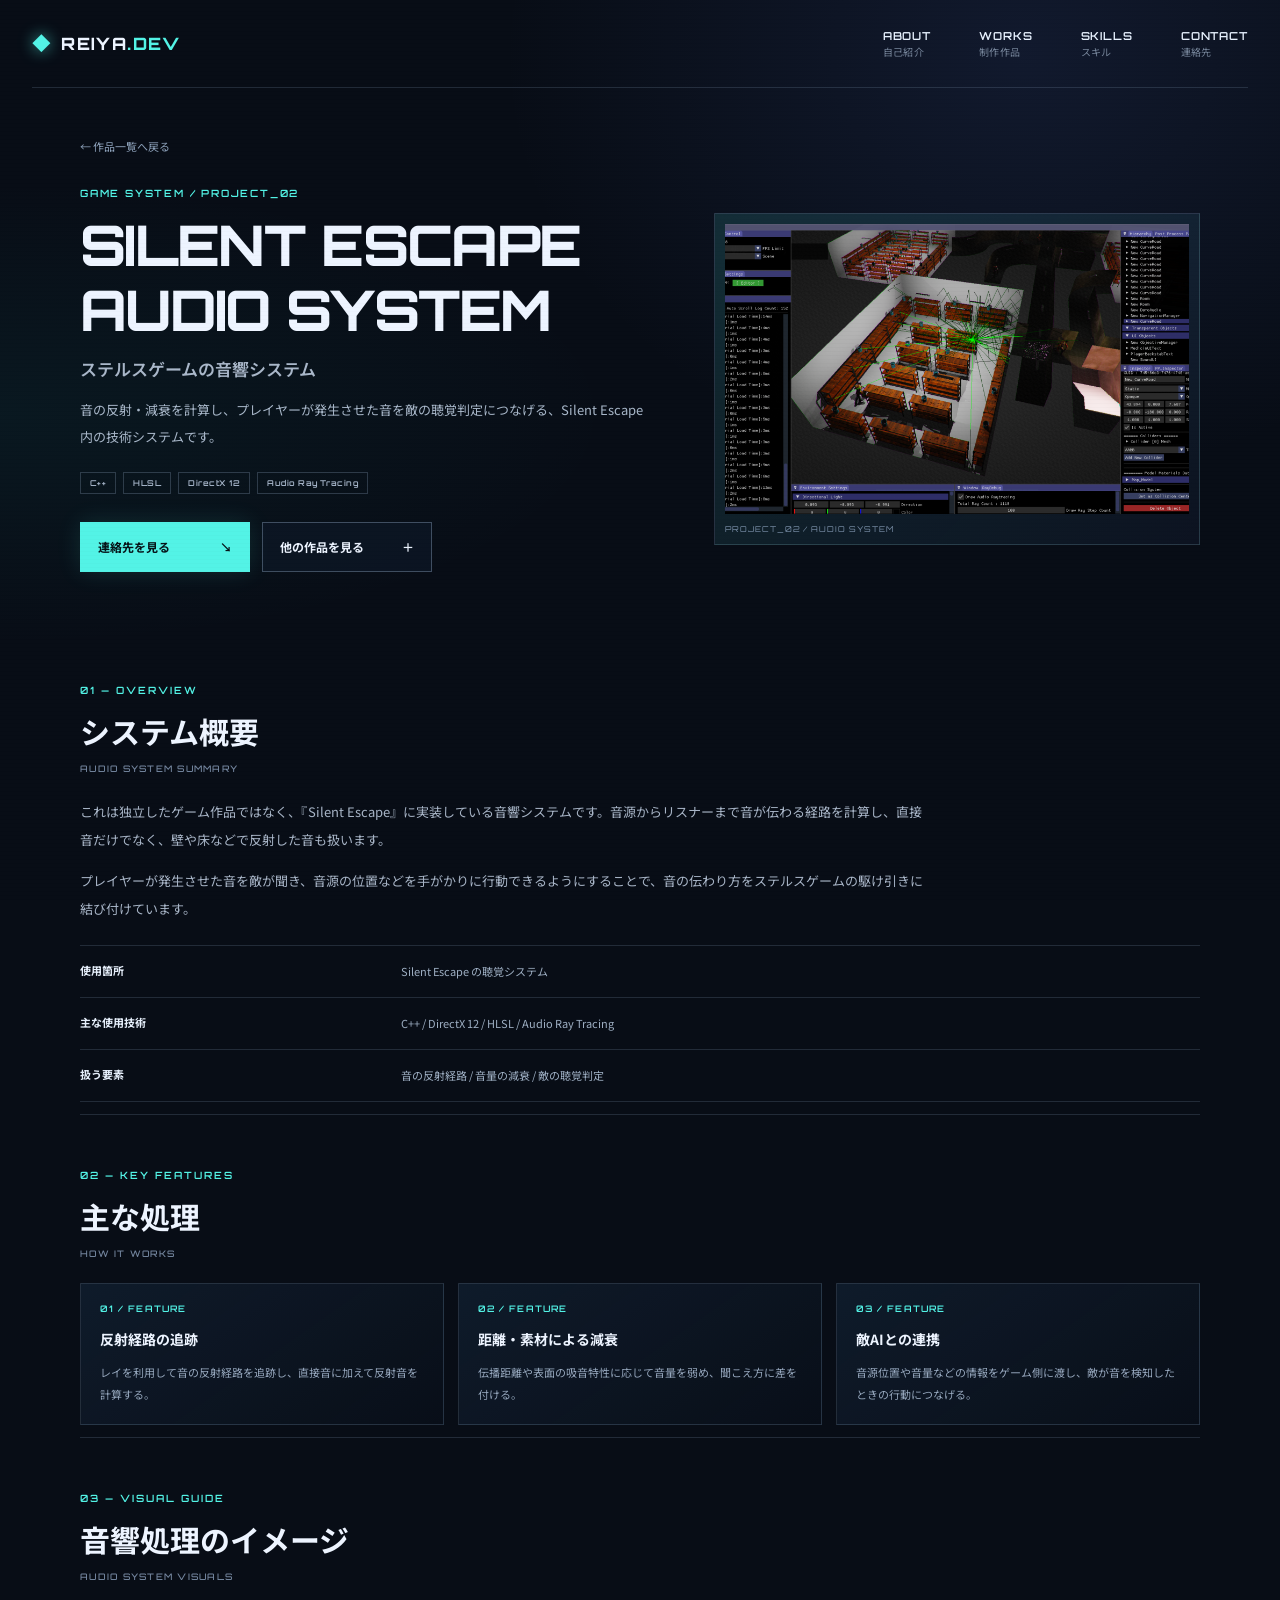
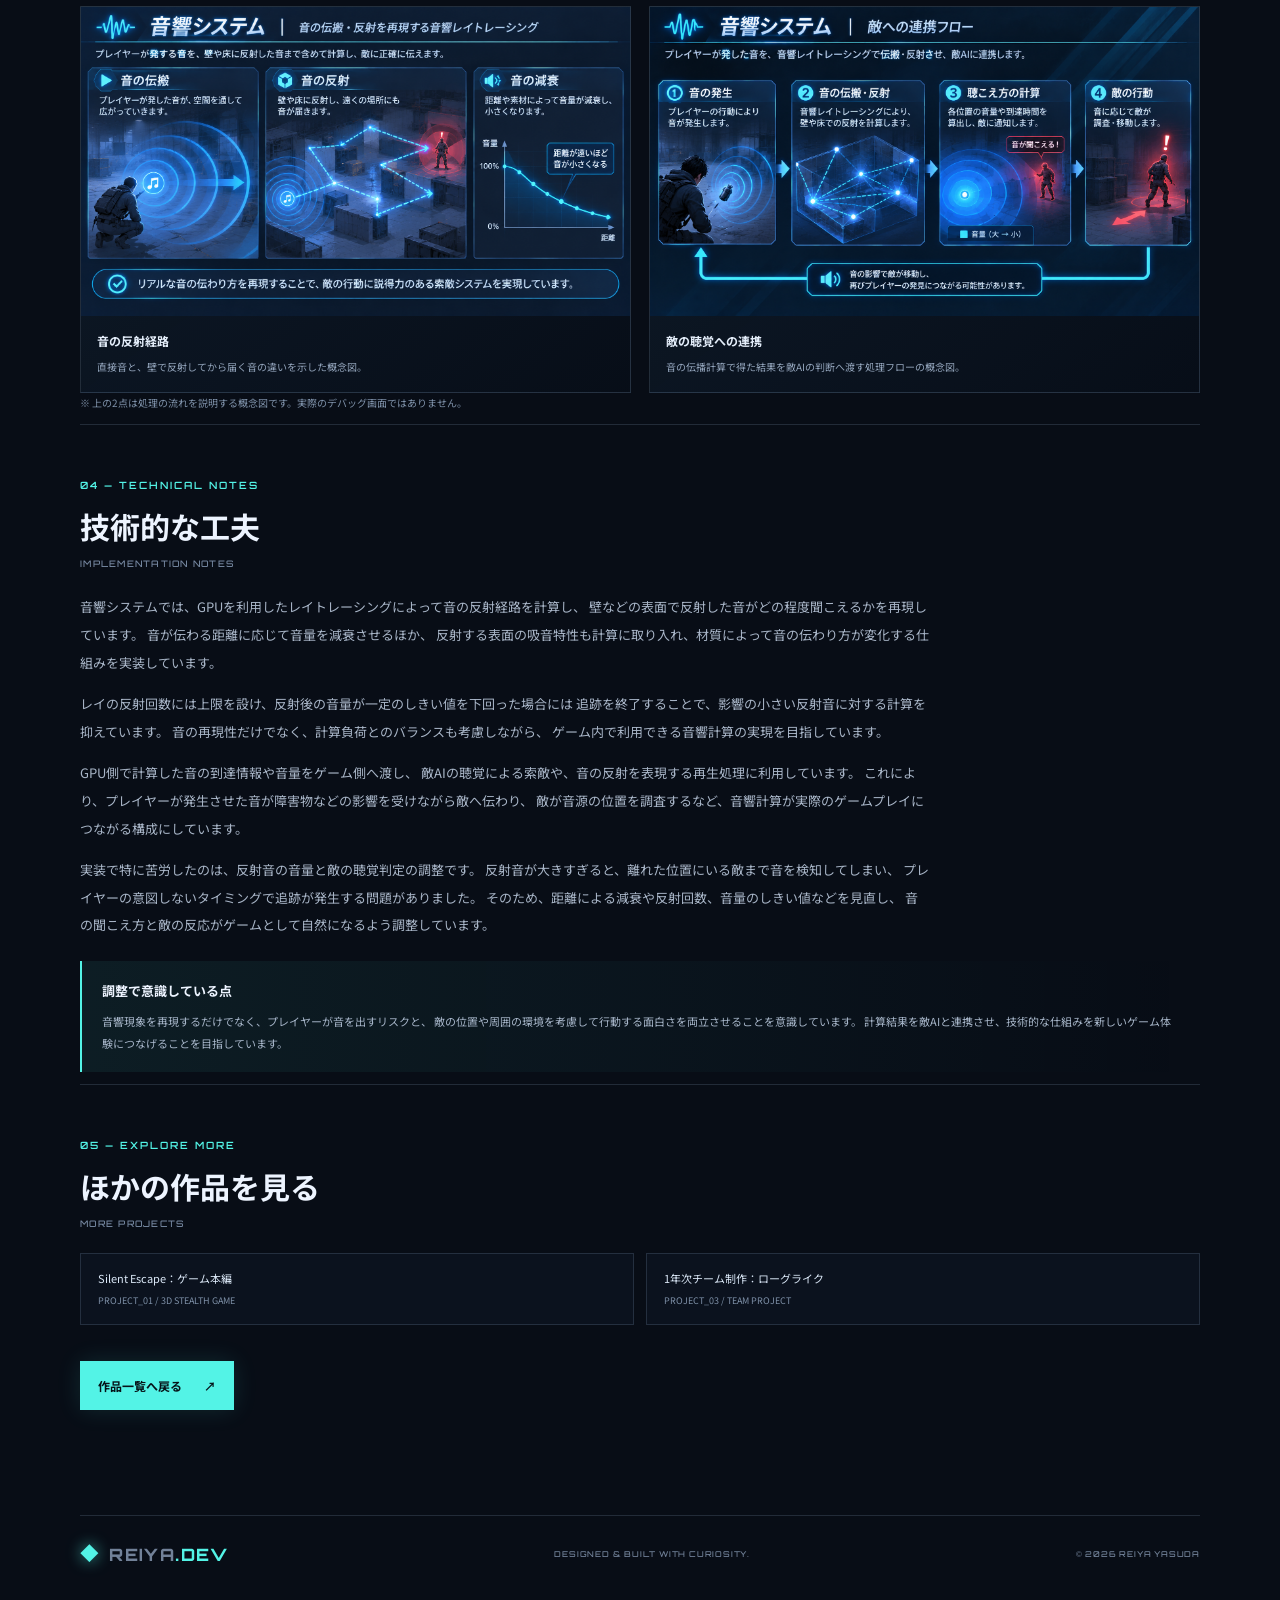
==== commit f1c7a5ba: "ページ内画像追加" ====
--- a/works/silent-escape-audio.html
+++ b/works/silent-escape-audio.html
@@ -47,10 +47,20 @@
     </section>
     <section class="detail-section section-shell" aria-labelledby="features-title">
       <div class="detail-section-heading"><p class="section-kicker">02 — KEY FEATURES</p><h2 id="features-title">主な処理<span>HOW IT WORKS</span></h2></div>
-      <div class="detail-info-grid"><article class="detail-info-card"><span class="info-number">01 / FEATURE</span><h3>反射経路の追跡</h3><p>レイトレーシングを利用して音の反射経路をレイで追跡し、直接音に加えて反射音を計算する。</p></article><article class="detail-info-card"><span class="info-number">02 / FEATURE</span><h3>距離・素材による減衰</h3><p>伝播距離やマテリアルに設定しているの吸音特性に応じて音量を弱め、聞こえ方に差を付ける。</p></article><article class="detail-info-card"><span class="info-number">03 / FEATURE</span><h3>計算結果の使い方</h3><p>リスナーをコンピュートシェーダーに渡し、GPU側で計算結果を用いて、敵の音の検知やプレイヤーに聞こえる音に反映している。</p></article></div>
+      <div class="detail-info-grid"><article class="detail-info-card"><span class="info-number">01 / FEATURE</span><h3>反射経路の追跡</h3><p>レイを利用して音の反射経路を追跡し、直接音に加えて反射音を計算する。</p></article><article class="detail-info-card"><span class="info-number">02 / FEATURE</span><h3>距離・素材による減衰</h3><p>伝播距離や表面の吸音特性に応じて音量を弱め、聞こえ方に差を付ける。</p></article><article class="detail-info-card"><span class="info-number">03 / FEATURE</span><h3>敵AIとの連携</h3><p>音源位置や音量などの情報をゲーム側に渡し、敵が音を検知したときの行動につなげる。</p></article></div>
     </section>
+
+    <section class="detail-section section-shell" aria-labelledby="audio-gallery-title">
+      <div class="detail-section-heading"><p class="section-kicker">03 — VISUAL GUIDE</p><h2 id="audio-gallery-title">音響処理のイメージ<span>AUDIO SYSTEM VISUALS</span></h2></div>
+      <div class="detail-gallery-grid">
+        <figure class="detail-gallery-card"><img src="../images/音響レイトレーシング技術解説.png" alt="音源から出た音が壁で反射してリスナーへ届く経路の概念図"><figcaption><strong>音の反射経路</strong><span>直接音と、壁で反射してから届く音の違いを示した概念図。</span></figcaption></figure>
+        <figure class="detail-gallery-card"><img src="../images/音響システム 敵連携フロー.png" alt="音源の発生からレイトレーシング、敵の聴覚判定までの処理フロー"><figcaption><strong>敵の聴覚への連携</strong><span>音の伝播計算で得た結果を敵AIの判断へ渡す処理フローの概念図。</span></figcaption></figure>
+      </div>
+      <p class="detail-note">※ 上の2点は処理の流れを説明する概念図です。実際のデバッグ画面ではありません。</p>
+    </section>
+
     <section class="detail-section section-shell" aria-labelledby="technical-title">
-      <div class="detail-section-heading"><p class="section-kicker">03 — TECHNICAL NOTES</p><h2 id="technical-title">技術的な工夫<span>IMPLEMENTATION NOTES</span></h2></div>
+      <div class="detail-section-heading"><p class="section-kicker">04 — TECHNICAL NOTES</p><h2 id="technical-title">技術的な工夫<span>IMPLEMENTATION NOTES</span></h2></div>
       <div class="detail-copy"><p>
       音響システムでは、GPUを利用したレイトレーシングによって音の反射経路を計算し、
       壁などの表面で反射した音がどの程度聞こえるかを再現しています。
@@ -86,7 +96,7 @@
     </p></div>
     </section>
     <section class="detail-section section-shell" aria-labelledby="next-title">
-      <div class="detail-section-heading"><p class="section-kicker">04 — EXPLORE MORE</p><h2 id="next-title">ほかの作品を見る<span>MORE PROJECTS</span></h2></div>
+      <div class="detail-section-heading"><p class="section-kicker">05 — EXPLORE MORE</p><h2 id="next-title">ほかの作品を見る<span>MORE PROJECTS</span></h2></div>
       <div class="detail-next-projects"><a href="silent-escape.html">Silent Escape：ゲーム本編<span>PROJECT_01 / 3D STEALTH GAME</span></a><a href="team-roguelike.html">1年次チーム制作：ローグライク<span>PROJECT_03 / TEAM PROJECT</span></a></div>
       <div class="detail-nav-actions"><a class="button button-primary" href="../index.html#works">作品一覧へ戻る <span aria-hidden="true">↗</span></a></div>
     </section>
--- a/works/detail.css
+++ b/works/detail.css
@@ -47,3 +47,13 @@
 .detail-footer { margin-top: 35px; }
 @media (max-width: 800px) { .detail-hero-grid, .detail-split { grid-template-columns: 1fr; }.detail-hero-image { max-width: 680px; }.detail-info-grid { grid-template-columns: 1fr; }.detail-info-card { padding: 16px; }.detail-section { padding-top: 42px; } }
 @media (max-width: 700px) { .detail-hero { padding-top: 28px; padding-bottom: 32px; }.detail-back { margin-bottom: 22px; }.detail-title { font-size: clamp(29px, 9vw, 43px); }.detail-title-ja { font-size: 15px; }.detail-lead { font-size: 12px; }.detail-list li { grid-template-columns: 1fr; gap: 4px; }.detail-next-projects { grid-template-columns: 1fr; }.detail-nav-actions { display: grid; }.detail-nav-actions .button { width: 100%; } }
+
+
+/* Supporting visuals: used to balance the image count across project detail pages. */
+.detail-gallery-grid { display: grid; grid-template-columns: repeat(2, minmax(0, 1fr)); gap: 18px; margin-top: 24px; }
+.detail-gallery-card { min-width: 0; margin: 0; overflow: hidden; border: 1px solid var(--line); background: linear-gradient(145deg, rgba(16,29,45,.92), rgba(8,14,24,.9)); }
+.detail-gallery-card img { display: block; width: 100%; aspect-ratio: 16 / 9; object-fit: cover; background: #0b1320; }
+.detail-gallery-card figcaption { display: grid; gap: 6px; padding: 14px 16px 16px; }
+.detail-gallery-card figcaption strong { color: #e3edf9; font-size: 12px; }
+.detail-gallery-card figcaption span { color: #93a5bc; font-size: 10px; line-height: 1.9; }
+@media (max-width: 620px) { .detail-gallery-grid { grid-template-columns: 1fr; gap: 13px; } .detail-gallery-card figcaption { padding: 12px 13px 14px; } }
